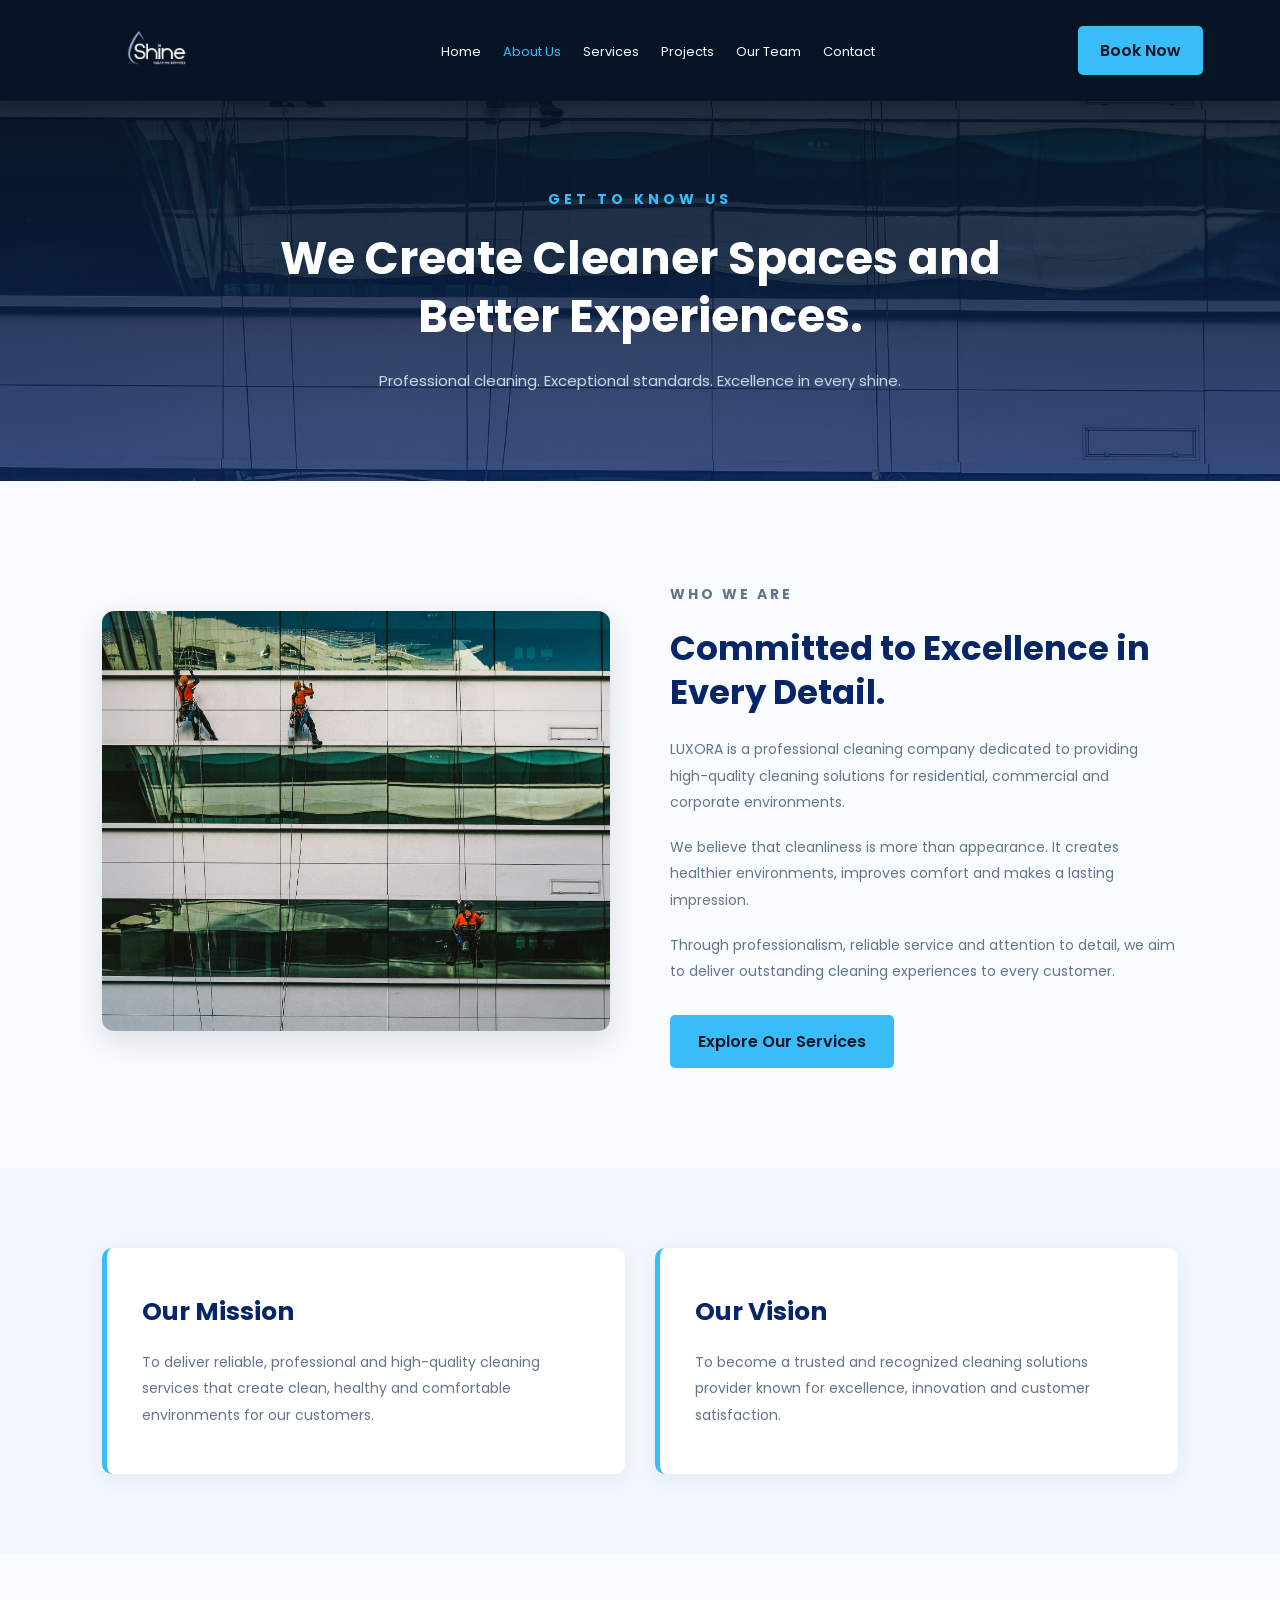
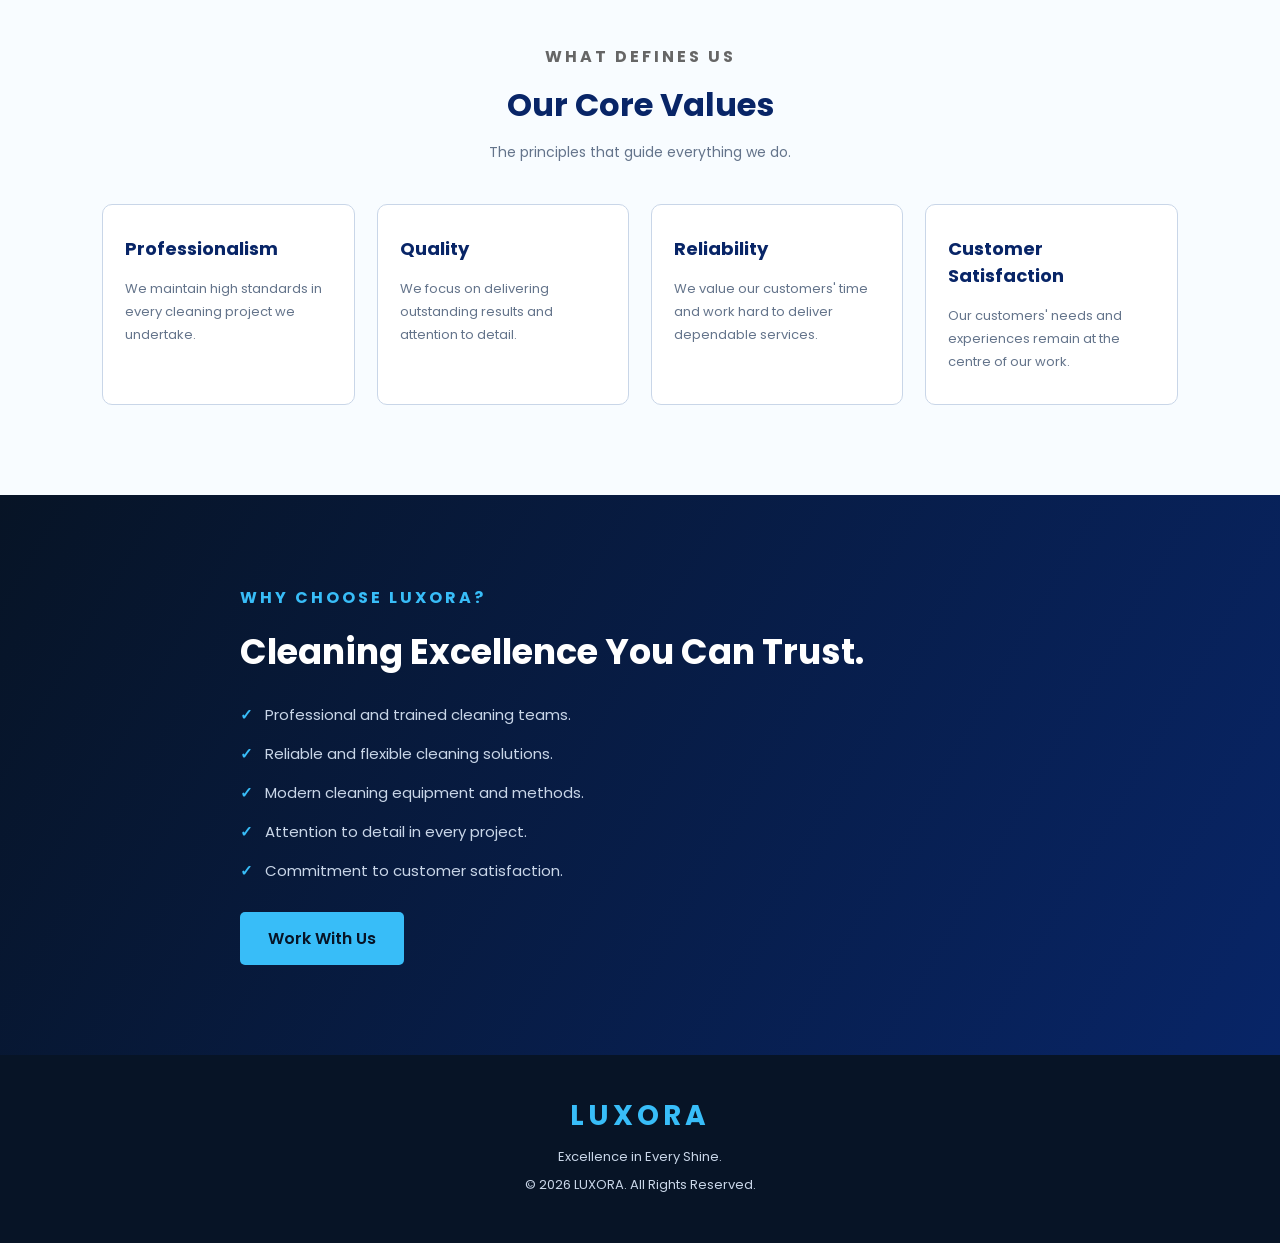
==== about.html @ b47632ca "SHINES organization website" ====
<!doctype html>
<html lang="en">
  <head>
    <meta charset="UTF-8" />
    <meta name="viewport" content="width=device-width, initial-scale=1.0" />

    <title>About Us | LUXORA</title>

    <!-- Google Font -->
    <link
      href="https://fonts.googleapis.com/css2?family=Poppins:wght@300;400;500;600;700;800&display=swap"
      rel="stylesheet"
    />

    <!-- Main CSS -->
    <link rel="stylesheet" href="css/style.css" />
  </head>

  <body>
    <!-- NAVIGATION BAR -->

    <nav class="navbar">
      <a href="index.html" class="logo">
        <img src="images/logo/luxoro-shine.png" alt="LUXORA Logo" />
      </a>

      <ul class="nav-links">
        <li><a href="index.html">Home</a></li>
        <li><a href="about.html" class="active">About Us</a></li>
        <li><a href="services.html">Services</a></li>
        <li><a href="projects.html">Projects</a></li>
        <li><a href="team.html">Our Team</a></li>
        <li><a href="contact.html">Contact</a></li>
      </ul>

      <a href="booking.html" class="book-btn">Book Now</a>
    </nav>

    <!-- ABOUT HERO SECTION -->

    <section class="about-hero">
      <div class="about-hero-content">
        <p>GET TO KNOW US</p>

        <h1>We Create Cleaner Spaces and Better Experiences.</h1>

        <span>
          Professional cleaning. Exceptional standards. Excellence in every
          shine.
        </span>
      </div>
    </section>

    <!-- WHO WE ARE -->

    <section class="who-we-are">
      <div class="about-image">
        <img src="images/window.jpg" alt="LUXORA Professional Cleaning" />
      </div>

      <div class="about-text">
        <p class="about-label">WHO WE ARE</p>

        <h2>Committed to Excellence in Every Detail.</h2>

        <p>
          LUXORA is a professional cleaning company dedicated to providing
          high-quality cleaning solutions for residential, commercial and
          corporate environments.
        </p>

        <p>
          We believe that cleanliness is more than appearance. It creates
          healthier environments, improves comfort and makes a lasting
          impression.
        </p>

        <p>
          Through professionalism, reliable service and attention to detail, we
          aim to deliver outstanding cleaning experiences to every customer.
        </p>

        <a href="services.html" class="primary-btn"> Explore Our Services </a>
      </div>
    </section>

    <!-- MISSION AND VISION -->

    <section class="mission-vision">
      <div class="mission-card">
        <h2>Our Mission</h2>

        <p>
          To deliver reliable, professional and high-quality cleaning services
          that create clean, healthy and comfortable environments for our
          customers.
        </p>
      </div>

      <div class="mission-card">
        <h2>Our Vision</h2>

        <p>
          To become a trusted and recognized cleaning solutions provider known
          for excellence, innovation and customer satisfaction.
        </p>
      </div>
    </section>

    <!-- OUR VALUES -->

    <section class="our-values">
      <div class="section-heading">
        <p>WHAT DEFINES US</p>

        <h2>Our Core Values</h2>

        <span> The principles that guide everything we do. </span>
      </div>

      <div class="values-container">
        <div class="value-card">
          <h3>Professionalism</h3>
          <p>
            We maintain high standards in every cleaning project we undertake.
          </p>
        </div>

        <div class="value-card">
          <h3>Quality</h3>
          <p>
            We focus on delivering outstanding results and attention to detail.
          </p>
        </div>

        <div class="value-card">
          <h3>Reliability</h3>
          <p>
            We value our customers' time and work hard to deliver dependable
            services.
          </p>
        </div>

        <div class="value-card">
          <h3>Customer Satisfaction</h3>
          <p>
            Our customers' needs and experiences remain at the centre of our
            work.
          </p>
        </div>
      </div>
    </section>

    <!-- WHY CHOOSE US -->

    <section class="why-choose-us">
      <div class="why-content">
        <p>WHY CHOOSE LUXORA?</p>

        <h2>Cleaning Excellence You Can Trust.</h2>

        <ul>
          <li>Professional and trained cleaning teams.</li>

          <li>Reliable and flexible cleaning solutions.</li>

          <li>Modern cleaning equipment and methods.</li>

          <li>Attention to detail in every project.</li>

          <li>Commitment to customer satisfaction.</li>
        </ul>

        <a href="booking.html" class="primary-btn"> Work With Us </a>
      </div>
    </section>

    <!-- FOOTER -->

    <footer class="luxora-footer">
      <h2>LUXORA</h2>

      <p>Excellence in Every Shine.</p>

      <p>&copy; 2026 LUXORA. All Rights Reserved.</p>
    </footer>

    <script src="js/script.js"></script>
  </body>
</html>
---- css/style.css ----
/* =====================================
   LUXORA - PREMIUM CLEANING SOLUTIONS
   MAIN STYLESHEET
===================================== */

/* COLOUR VARIABLES */

:root {
  --primary: #082567;
  --secondary: #38bdf8;
  --white: #f8fcff;
  --silver: #c9d6e8;
  --dark: #071426;
}

/* GENERAL SETTINGS */

* {
  margin: 0;
  padding: 0;
  box-sizing: border-box;
}

html {
  scroll-behavior: smooth;
}

body {
  font-family: "Poppins", sans-serif;
  background: var(--white);
  color: var(--dark);
}

/* =====================================
   NAVIGATION BAR
===================================== */

.navbar {
  display: flex;
  justify-content: space-between;
  align-items: center;

  padding: 18px 6%;

  background: var(--dark);

  position: sticky;
  top: 0;
  z-index: 1000;

  box-shadow: 0 4px 15px rgba(0, 0, 0, 0.2);
}

/* LOGO */

.logo h2 {
  color: var(--secondary);
  font-size: 28px;
  letter-spacing: 3px;
}

.logo span {
  color: var(--silver);
  font-size: 9px;
  letter-spacing: 1px;
}

/* NAVIGATION LINKS */

.nav-links {
  display: flex;
  list-style: none;
  gap: 22px;
}

.nav-links a {
  color: var(--white);
  text-decoration: none;
  font-size: 13px;
  transition: 0.3s;
}

.nav-links a:hover,
.nav-links a.active {
  color: var(--secondary);
}

/* BOOK BUTTON */

.book-btn {
  background: var(--secondary);
  color: var(--dark);

  padding: 12px 22px;

  border-radius: 5px;
  text-decoration: none;
  font-weight: 600;

  transition: 0.3s;
}

.book-btn:hover {
  background: var(--white);
  transform: translateY(-3px);
}

/* =====================================
   HOME HERO SECTION
===================================== */

.hero {
  min-height: 85vh;

  display: flex;
  align-items: center;

  padding: 80px 8%;

  background-image:
    linear-gradient(90deg, rgba(7, 20, 38, 0.88), rgba(8, 37, 103, 0.35)),
    url("../images/window.jpg");

  background-size: cover;
  background-position: center;
  background-repeat: no-repeat;
}

/* HERO CONTENT */

.hero-content {
  max-width: 650px;
  color: var(--white);
}

.hero-content .subtitle {
  color: var(--secondary);
  font-size: 14px;
  font-weight: 600;
  letter-spacing: 3px;
  margin-bottom: 20px;
}

.hero-content h1 {
  font-size: 55px;
  line-height: 1.2;
  margin-bottom: 25px;
}

.hero-content h1 span {
  color: var(--secondary);
}

.hero-content > p:not(.subtitle) {
  font-size: 15px;
  line-height: 1.9;
  color: var(--white);
  margin-bottom: 30px;
}

/* HERO BUTTONS */

.hero-buttons {
  display: flex;
  gap: 15px;
  flex-wrap: wrap;
}

.primary-btn {
  display: inline-block;

  background: var(--secondary);
  color: var(--dark);

  padding: 14px 28px;

  border-radius: 5px;
  text-decoration: none;
  font-weight: 600;

  transition: 0.3s;
}

.primary-btn:hover {
  background: var(--white);
  transform: translateY(-3px);
}

.secondary-btn {
  display: inline-block;

  border: 2px solid var(--white);
  color: var(--white);

  padding: 12px 28px;

  border-radius: 5px;
  text-decoration: none;

  transition: 0.3s;
}

.secondary-btn:hover {
  background: var(--white);
  color: var(--dark);
}

/* =====================================
   WELCOME SECTION
===================================== */

.welcome-section {
  padding: 90px 10%;
  background: var(--white);
}

.welcome-content {
  max-width: 800px;
  margin: auto;
  text-align: center;
}

.small-title {
  color: var(--secondary);
  font-weight: 700;
  letter-spacing: 3px;
  margin-bottom: 15px;
}

.welcome-content h2 {
  color: var(--primary);
  font-size: 35px;
  margin-bottom: 20px;
}

.welcome-content p {
  color: #64748b;
  line-height: 1.9;
  margin-bottom: 25px;
}

.text-link {
  color: var(--primary);
  text-decoration: none;
  font-weight: 700;
}

.text-link:hover {
  color: var(--secondary);
}

/* =====================================
   FEATURED SERVICES
===================================== */

.home-services {
  padding: 90px 8%;
  background: #f1f7fc;
}

/* SECTION HEADING */

.section-heading {
  text-align: center;
  margin-bottom: 50px;
}

.section-heading p {
  color: var(--secondary);
  font-weight: 700;
  letter-spacing: 3px;
  margin-bottom: 12px;
}

.section-heading h2 {
  color: var(--primary);
  font-size: 36px;
  margin-bottom: 15px;
}

.section-heading span {
  color: #64748b;
  font-size: 14px;
}

/* SERVICE CONTAINER */

.home-services-container {
  display: grid;
  grid-template-columns: repeat(3, 1fr);
  gap: 25px;
}

/* SERVICE CARD */

.home-service-card {
  background: var(--white);
  padding: 35px 25px;

  border-radius: 10px;
  border: 1px solid var(--silver);

  box-shadow: 0 5px 20px rgba(7, 20, 38, 0.05);

  transition: 0.3s;
}

.home-service-card:hover {
  transform: translateY(-8px);
  border-color: var(--secondary);
  box-shadow: 0 12px 25px rgba(7, 20, 38, 0.12);
}

.home-service-card h3 {
  color: var(--primary);
  font-size: 20px;
  margin-bottom: 15px;
}

.home-service-card p {
  color: #64748b;
  font-size: 14px;
  line-height: 1.8;
}

/* VIEW SERVICES BUTTON */

.services-button {
  text-align: center;
  margin-top: 45px;
}

/* =====================================
   CALL TO ACTION
===================================== */

.home-cta {
  background: linear-gradient(120deg, var(--dark), var(--primary));

  text-align: center;
  padding: 85px 20px;

  color: var(--white);
}

.home-cta h2 {
  font-size: 34px;
  margin-bottom: 15px;
}

.home-cta p {
  color: var(--silver);
  margin-bottom: 30px;
  line-height: 1.8;
}

/* =====================================
   FOOTER
===================================== */

.luxora-footer {
  background: var(--dark);
  text-align: center;
  padding: 40px 20px;
}

.luxora-footer h2 {
  color: var(--secondary);
  font-size: 28px;
  letter-spacing: 4px;
  margin-bottom: 10px;
}

.luxora-footer p {
  color: var(--silver);
  font-size: 13px;
  margin: 8px 0;
}

/* =====================================
   RESPONSIVE DESIGN
===================================== */

@media (max-width: 1000px) {
  .navbar {
    flex-wrap: wrap;
    gap: 15px;
  }

  .nav-links {
    flex-wrap: wrap;
    justify-content: center;
  }

  .home-services-container {
    grid-template-columns: repeat(2, 1fr);
  }

  .hero-content h1 {
    font-size: 45px;
  }
}

@media (max-width: 600px) {
  .navbar {
    flex-direction: column;
    padding: 20px;
  }

  .nav-links {
    justify-content: center;
    gap: 12px;
  }

  .nav-links a {
    font-size: 12px;
  }

  .hero {
    min-height: 75vh;
    padding: 60px 6%;
  }

  .hero-content h1 {
    font-size: 34px;
  }

  .home-services-container {
    grid-template-columns: 1fr;
  }

  .section-heading h2 {
    font-size: 27px;
  }

  .welcome-content h2 {
    font-size: 28px;
  }

  .home-cta h2 {
    font-size: 26px;
  }
}
/* =====================================
   ABOUT US PAGE
===================================== */

/* ABOUT HERO */

.about-hero {
  min-height: 380px;

  display: flex;
  align-items: center;
  justify-content: center;

  text-align: center;

  padding: 70px 10%;

  background:
    linear-gradient(rgba(7, 20, 38, 0.88), rgba(8, 37, 103, 0.75)),
    url("../images/window.jpg");

  background-size: cover;
  background-position: center;
}

.about-hero-content {
  max-width: 850px;
  color: white;
}

.about-hero-content > p {
  color: #38bdf8;
  font-size: 14px;
  font-weight: 700;
  letter-spacing: 4px;
  margin-bottom: 20px;
}

.about-hero-content h1 {
  font-size: 45px;
  line-height: 1.3;
  margin-bottom: 20px;
}

.about-hero-content span {
  color: #c9d6e8;
  font-size: 15px;
  line-height: 1.8;
}

/* WHO WE ARE */

.who-we-are {
  display: grid;
  grid-template-columns: 1fr 1fr;

  align-items: center;

  gap: 60px;

  padding: 100px 8%;

  background: #f8fcff;
}

.about-image img {
  width: 100%;
  height: 420px;

  object-fit: cover;

  border-radius: 12px;

  box-shadow: 0 10px 30px rgba(7, 20, 38, 0.12);
}

.about-text {
  max-width: 600px;
}

.about-label {
  color: #38bdf8;
  font-weight: 700;
  letter-spacing: 3px;
  margin-bottom: 15px;
}

.about-text h2 {
  color: #082567;
  font-size: 34px;
  line-height: 1.3;
  margin-bottom: 22px;
}

.about-text p {
  color: #64748b;
  font-size: 14px;
  line-height: 1.9;
  margin-bottom: 18px;
}

.about-text .primary-btn {
  margin-top: 12px;
}

/* MISSION AND VISION */

.mission-vision {
  display: grid;
  grid-template-columns: repeat(2, 1fr);

  gap: 30px;

  padding: 80px 8%;

  background: #f1f7fc;
}

.mission-card {
  background: white;

  padding: 45px 35px;

  border-radius: 10px;

  border-left: 5px solid #38bdf8;

  box-shadow: 0 5px 20px rgba(7, 20, 38, 0.06);

  transition: 0.3s;
}

.mission-card:hover {
  transform: translateY(-7px);
}

.mission-card h2 {
  color: #082567;
  font-size: 25px;
  margin-bottom: 18px;
}

.mission-card p {
  color: #64748b;
  font-size: 14px;
  line-height: 1.9;
}

/* OUR VALUES */

.our-values {
  padding: 90px 8%;
  background: #f8fcff;
}

.values-container {
  display: grid;
  grid-template-columns: repeat(4, 1fr);
  gap: 22px;
}

.value-card {
  background: white;

  padding: 30px 22px;

  border: 1px solid #c9d6e8;
  border-radius: 10px;

  transition: 0.3s;
}

.value-card:hover {
  transform: translateY(-8px);
  border-color: #38bdf8;

  box-shadow: 0 10px 25px rgba(7, 20, 38, 0.08);
}

.value-card h3 {
  color: #082567;
  font-size: 18px;
  margin-bottom: 15px;
}

.value-card p {
  color: #64748b;
  font-size: 13px;
  line-height: 1.8;
}

/* WHY CHOOSE US */

.why-choose-us {
  padding: 90px 10%;

  background: linear-gradient(120deg, #071426, #082567);

  color: white;
}

.why-content {
  max-width: 800px;
  margin: auto;
}

.why-content > p {
  color: #38bdf8;
  font-weight: 700;
  letter-spacing: 3px;
  margin-bottom: 15px;
}

.why-content h2 {
  font-size: 35px;
  margin-bottom: 25px;
}

.why-content ul {
  list-style: none;
  margin-bottom: 30px;
}

.why-content li {
  color: #c9d6e8;
  font-size: 15px;
  margin-bottom: 16px;
}

.why-content li::before {
  content: "✓";
  color: #38bdf8;
  font-weight: 700;
  margin-right: 12px;
}

/* ABOUT PAGE RESPONSIVENESS */

@media (max-width: 900px) {
  .who-we-are {
    grid-template-columns: 1fr;
    gap: 35px;
  }

  .values-container {
    grid-template-columns: repeat(2, 1fr);
  }

  .mission-vision {
    grid-template-columns: 1fr;
  }
}

@media (max-width: 600px) {
  .about-hero-content h1 {
    font-size: 32px;
  }

  .about-text h2 {
    font-size: 27px;
  }

  .about-image img {
    height: 280px;
  }

  .values-container {
    grid-template-columns: 1fr;
  }

  .why-content h2 {
    font-size: 27px;
  }
}
/* =========================
   SERVICES PAGE
========================= */

.services-hero {
  min-height: 380px;
  background:
    linear-gradient(rgba(7, 20, 38, 0.75), rgba(7, 20, 38, 0.75)),
    url("../images/window.jpg") center/cover no-repeat;
  display: flex;
  align-items: center;
  justify-content: center;
  text-align: center;
  color: white;
  padding: 40px 20px;
}

.services-hero-content h1 {
  font-size: 42px;
  margin-bottom: 15px;
}

.services-hero-content p {
  font-size: 17px;
  margin-bottom: 25px;
}

.services-btn {
  display: inline-block;
  background: #38bdf8;
  color: #071426;
  padding: 13px 28px;
  border-radius: 5px;
  text-decoration: none;
  font-weight: 600;
}

.services-btn:hover {
  background: white;
}

.services-intro {
  text-align: center;
  padding: 65px 10%;
}

.services-intro h2 {
  color: #082567;
  font-size: 30px;
  margin-bottom: 15px;
}

.services-intro p {
  max-width: 750px;
  margin: auto;
  line-height: 1.8;
  color: #555;
}

.all-services {
  padding: 50px 7%;
  background: #f8fcff;
}

.section-heading {
  text-align: center;
  margin-bottom: 40px;
}

.section-heading h2 {
  font-size: 32px;
  color: #082567;
  margin-bottom: 10px;
}

.section-heading p {
  color: #666;
}

.services-grid {
  display: grid;
  grid-template-columns: repeat(3, 1fr);
  gap: 25px;
}

.service-card {
  background: white;
  border-radius: 10px;
  overflow: hidden;
  box-shadow: 0 4px 15px rgba(0, 0, 0, 0.08);
  transition: 0.3s;
}

.service-card:hover {
  transform: translateY(-7px);
  box-shadow: 0 8px 22px rgba(0, 0, 0, 0.13);
}

.service-card img {
  width: 100%;
  height: 210px;
  object-fit: cover;
  display: block;
}

.service-info {
  padding: 22px;
}

.service-info h3 {
  color: #082567;
  font-size: 19px;
  margin-bottom: 10px;
}

.service-info p {
  color: #666;
  font-size: 14px;
  line-height: 1.7;
  min-height: 70px;
  margin-bottom: 15px;
}

.service-info a {
  color: #087db5;
  text-decoration: none;
  font-weight: 600;
}

.service-info a:hover {
  color: #082567;
}

.services-cta {
  text-align: center;
  background: #082567;
  color: white;
  padding: 65px 20px;
}

.services-cta h2 {
  font-size: 30px;
  margin-bottom: 12px;
}

.services-cta p {
  margin-bottom: 25px;
}

.services-cta a {
  display: inline-block;
  background: #38bdf8;
  color: #071426;
  text-decoration: none;
  padding: 13px 28px;
  border-radius: 5px;
  font-weight: 600;
}

.services-cta a:hover {
  background: white;
}

/* RESPONSIVE DESIGN */

@media (max-width: 900px) {
  .services-grid {
    grid-template-columns: repeat(2, 1fr);
  }
}

@media (max-width: 600px) {
  .services-grid {
    grid-template-columns: 1fr;
  }

  .services-hero-content h1 {
    font-size: 30px;
  }

  .services-intro {
    padding: 45px 7%;
  }

  .all-services {
    padding: 40px 6%;
  }
}
/* =====================================
   PAGE 4: PROJECTS PAGE
===================================== */

/* PROJECT HERO */
.projects-hero {
  min-height: 380px;
  background:
    linear-gradient(rgba(7, 20, 38, 0.75), rgba(7, 20, 38, 0.75)),
    url("../images/window.jpg") center/cover no-repeat;
  display: flex;
  justify-content: center;
  align-items: center;
  text-align: center;
  color: white;
  padding: 40px 20px;
}

.projects-hero h1 {
  font-size: 42px;
  margin-bottom: 15px;
}

.projects-hero p {
  font-size: 17px;
  margin-bottom: 25px;
}

.projects-hero a {
  display: inline-block;
  background: #38bdf8;
  color: #071426;
  padding: 13px 28px;
  border-radius: 5px;
  text-decoration: none;
  font-weight: 600;
}

.projects-hero a:hover {
  background: white;
}

/* PROJECT INTRODUCTION */
.projects-intro {
  text-align: center;
  padding: 65px 10%;
}

.projects-intro h2 {
  color: #082567;
  font-size: 30px;
  margin-bottom: 15px;
}

.projects-intro p {
  max-width: 750px;
  margin: auto;
  line-height: 1.8;
  color: #555;
}

/* PROJECT GALLERY */
.project-gallery {
  padding: 60px 7%;
  background: #f8fcff;
}

.projects-grid {
  display: grid;
  grid-template-columns: repeat(3, 1fr);
  gap: 30px;
  max-width: 1200px;
  margin: 0 auto;
}

.project-card {
  background: white;
  border-radius: 12px;
  overflow: hidden;
  box-shadow: 0 4px 15px rgba(0, 0, 0, 0.08);
  transition: 0.3s;
}

.project-card:hover {
  transform: translateY(-7px);
  box-shadow: 0 8px 22px rgba(0, 0, 0, 0.13);
}

/* PROJECT IMAGES */
.project-card img {
  width: 100%;
  height: 230px;
  object-fit: cover;
  object-position: center;
  display: block;
}

/* PROJECT INFORMATION */
.project-info {
  padding: 22px;
}

.project-info span {
  color: #087db5;
  font-size: 13px;
  font-weight: 600;
  text-transform: uppercase;
}

.project-info h3 {
  color: #082567;
  margin: 10px 0;
  font-size: 19px;
}

.project-info p {
  color: #666;
  font-size: 14px;
  line-height: 1.7;
}

/* PROJECT CALL TO ACTION */
.projects-cta {
  background: #082567;
  color: white;
  text-align: center;
  padding: 65px 20px;
}

.projects-cta h2 {
  font-size: 30px;
  margin-bottom: 12px;
}

.projects-cta p {
  margin-bottom: 25px;
}

.projects-cta a {
  display: inline-block;
  background: #38bdf8;
  color: #071426;
  padding: 13px 28px;
  border-radius: 5px;
  text-decoration: none;
  font-weight: 600;
}

.projects-cta a:hover {
  background: white;
}

/* =====================================
   PAGE 5: TEAM PAGE
===================================== */

/* TEAM HERO */
.team-hero {
  min-height: 380px;
  background:
    linear-gradient(rgba(7, 20, 38, 0.75), rgba(7, 20, 38, 0.75)),
    url("../images/office.jpg") center/cover no-repeat;
  display: flex;
  justify-content: center;
  align-items: center;
  text-align: center;
  color: white;
  padding: 40px 20px;
}

.team-hero h1 {
  font-size: 42px;
  margin-bottom: 15px;
}

.team-hero p {
  font-size: 17px;
  margin-bottom: 25px;
}

.team-hero a {
  display: inline-block;
  background: #38bdf8;
  color: #071426;
  padding: 13px 28px;
  border-radius: 5px;
  text-decoration: none;
  font-weight: 600;
}

.team-hero a:hover {
  background: white;
}

/* TEAM INTRODUCTION */
.team-intro {
  text-align: center;
  padding: 65px 10%;
}

.team-intro h2 {
  color: #082567;
  font-size: 30px;
  margin-bottom: 15px;
}

.team-intro p {
  max-width: 750px;
  margin: auto;
  line-height: 1.8;
  color: #555;
}

/* TEAM MEMBERS SECTION */
.team-section {
  padding: 60px 7%;
  background: #f8fcff;
}

.team-grid {
  display: grid;
  grid-template-columns: repeat(3, 1fr);
  gap: 30px;
  max-width: 1200px;
  margin: 0 auto;
}

.team-card {
  width: 100%;
  background: white;
  border-radius: 12px;
  overflow: hidden;
  text-align: center;
  box-shadow: 0 4px 15px rgba(0, 0, 0, 0.08);
  transition: 0.3s;
}

.team-card:hover {
  transform: translateY(-7px);
  box-shadow: 0 8px 22px rgba(0, 0, 0, 0.13);
}

/* TEAM IMAGES */
.team-card img {
  width: 100%;
  height: 280px;
  object-fit: cover;
  object-position: center;
  display: block;
}

/* TEAM INFORMATION */
.team-info {
  padding: 22px;
}

.team-info h3 {
  color: #082567;
  font-size: 19px;
  margin-bottom: 7px;
}

.team-info span {
  color: #087db5;
  font-size: 14px;
  font-weight: 600;
}

.team-info p {
  color: #666;
  font-size: 14px;
  line-height: 1.7;
  margin-top: 12px;
}

/* TEAM VALUES */
.team-values {
  text-align: center;
  padding: 65px 7%;
}

.team-values h2 {
  color: #082567;
  font-size: 30px;
  margin-bottom: 35px;
}

.team-values-grid {
  display: grid;
  grid-template-columns: repeat(3, 1fr);
  gap: 25px;
}

.team-values-grid div {
  padding: 30px 20px;
  background: #f8fcff;
  border-radius: 10px;
  transition: 0.3s;
}

.team-values-grid div:hover {
  transform: translateY(-5px);
  box-shadow: 0 5px 15px rgba(0, 0, 0, 0.08);
}

.team-values-grid h3 {
  color: #082567;
  margin-bottom: 12px;
}

.team-values-grid p {
  color: #666;
  line-height: 1.7;
}

/* TEAM CALL TO ACTION */
.team-cta {
  background: #082567;
  color: white;
  text-align: center;
  padding: 65px 20px;
}

.team-cta h2 {
  font-size: 30px;
  margin-bottom: 12px;
}

.team-cta p {
  margin-bottom: 25px;
}

.team-cta a {
  display: inline-block;
  background: #38bdf8;
  color: #071426;
  padding: 13px 28px;
  border-radius: 5px;
  text-decoration: none;
  font-weight: 600;
}

.team-cta a:hover {
  background: white;
}

/* =====================================
   RESPONSIVE DESIGN
===================================== */

/* TABLETS */
@media (max-width: 900px) {
  .projects-grid,
  .team-grid {
    grid-template-columns: repeat(2, 1fr);
  }

  .team-values-grid {
    grid-template-columns: 1fr;
  }
}

/* MOBILE PHONES */
@media (max-width: 600px) {
  .projects-grid,
  .team-grid {
    grid-template-columns: 1fr;
  }

  .projects-hero h1,
  .team-hero h1 {
    font-size: 30px;
  }

  .projects-intro,
  .team-intro {
    padding: 45px 7%;
  }

  .project-gallery,
  .team-section {
    padding: 40px 6%;
  }

  .team-values {
    padding: 45px 6%;
  }

  .projects-cta h2,
  .team-cta h2 {
    font-size: 25px;
  }
}

/* LUXORA LOGO */

.logo {
  display: flex;
  align-items: center;
  text-decoration: none;
}

.logo img {
  width: 160px;
  height: 65px;
  object-fit: contain;
  display: block;
}
/* ==============================
   CONTACT PAGE
============================== */

.contact-hero {
  min-height: 300px;
  background:
    linear-gradient(rgba(7, 20, 38, 0.75), rgba(7, 20, 38, 0.75)),
    url("../images/window.jpg") center/cover no-repeat;
  display: flex;
  flex-direction: column;
  justify-content: center;
  align-items: center;
  text-align: center;
  color: white;
  padding: 40px 20px;
}

.contact-hero h1 {
  font-size: 45px;
  margin-bottom: 10px;
}

.contact-hero p {
  font-size: 17px;
}

/* CONTACT SECTION */

.contact-section {
  display: grid;
  grid-template-columns: 1fr 1fr;
  gap: 50px;
  padding: 80px 8%;
  background: #f8fcff;
}

.contact-info h2,
.contact-form h2 {
  color: #082567;
  font-size: 28px;
  margin-bottom: 20px;
}

.contact-info > p {
  color: #555;
  line-height: 1.8;
  margin-bottom: 30px;
}

.contact-item {
  margin-bottom: 25px;
  padding: 18px;
  background: white;
  border-left: 4px solid #38bdf8;
  border-radius: 8px;
  box-shadow: 0 4px 15px rgba(0, 0, 0, 0.05);
}

.contact-item h3 {
  color: #082567;
  margin-bottom: 7px;
}

.contact-item p {
  color: #555;
}

/* CONTACT FORM */

.contact-form {
  background: white;
  padding: 35px;
  border-radius: 12px;
  box-shadow: 0 5px 25px rgba(0, 0, 0, 0.08);
}

.contact-form form {
  display: flex;
  flex-direction: column;
  gap: 18px;
}

.contact-form input,
.contact-form textarea {
  width: 100%;
  padding: 15px;
  border: 1px solid #c9d6e8;
  border-radius: 6px;
  font-family: "Poppins", sans-serif;
  font-size: 14px;
  outline: none;
}

.contact-form input:focus,
.contact-form textarea:focus {
  border-color: #38bdf8;
}

.contact-form textarea {
  resize: vertical;
}

.contact-form button {
  background: #082567;
  color: white;
  padding: 15px;
  border: none;
  border-radius: 6px;
  font-size: 15px;
  font-weight: 600;
  cursor: pointer;
  transition: 0.3s;
}

.contact-form button:hover {
  background: #38bdf8;
  color: #071426;
}

/* RESPONSIVE DESIGN */

@media (max-width: 900px) {
  .contact-section {
    grid-template-columns: 1fr;
    padding: 60px 5%;
  }

  .contact-hero h1 {
    font-size: 35px;
  }
}

@media (max-width: 600px) {
  .contact-form {
    padding: 22px;
  }

  .contact-info h2,
  .contact-form h2 {
    font-size: 23px;
  }
}
/* =================================
   BOOKING PAGE
================================= */

/* BOOKING HERO */

.booking-hero {
  min-height: 300px;
  background:
    linear-gradient(rgba(7, 20, 38, 0.75), rgba(7, 20, 38, 0.75)),
    url("../images/window.jpg") center/cover no-repeat;
  display: flex;
  flex-direction: column;
  justify-content: center;
  align-items: center;
  text-align: center;
  color: white;
  padding: 40px 20px;
}

.booking-hero h1 {
  font-size: 42px;
  margin-bottom: 12px;
}

.booking-hero p {
  font-size: 17px;
}

/* BOOKING SECTION */

.booking-section {
  display: grid;
  grid-template-columns: 0.8fr 1.2fr;
  gap: 50px;
  padding: 80px 8%;
  background: #f8fcff;
  align-items: start;
}

/* BOOKING INTRODUCTION */

.booking-intro h2 {
  font-size: 30px;
  color: #082567;
  margin-bottom: 20px;
}

.booking-intro > p {
  color: #555;
  line-height: 1.8;
  margin-bottom: 35px;
}

.booking-benefits div {
  background: white;
  padding: 20px;
  margin-bottom: 18px;
  border-left: 4px solid #38bdf8;
  border-radius: 8px;
  box-shadow: 0 4px 15px rgba(0, 0, 0, 0.05);
}

.booking-benefits h3 {
  color: #082567;
  margin-bottom: 8px;
}

.booking-benefits p {
  color: #666;
  font-size: 14px;
}

/* BOOKING FORM */

.booking-form {
  background: white;
  padding: 35px;
  border-radius: 12px;
  box-shadow: 0 5px 25px rgba(0, 0, 0, 0.08);
}

.booking-form h2 {
  color: #243354;
  font-size: 27px;
  margin-bottom: 25px;
}

.booking-form form {
  display: flex;
  flex-direction: column;
  gap: 12px;
}

.booking-form label {
  color: #071426;
  font-size: 14px;
  font-weight: 600;
  margin-top: 8px;
}

.booking-form input,
.booking-form select,
.booking-form textarea {
  width: 100%;
  padding: 14px;
  border: 1px solid #c9d6e8;
  border-radius: 6px;
  font-family: "Poppins", sans-serif;
  font-size: 14px;
  outline: none;
  background: white;
}

.booking-form input:focus,
.booking-form select:focus,
.booking-form textarea:focus {
  border-color: #38bdf8;
}

.booking-form textarea {
  resize: vertical;
}

/* BOOKING BUTTON */

.booking-form button {
  background: #281107;
  color: white;
  padding: 16px;
  border: none;
  border-radius: 6px;
  font-family: "Poppins", sans-serif;
  font-size: 15px;
  font-weight: 600;
  cursor: pointer;
  margin-top: 15px;
  transition: 0.3s;
}

.booking-form button:hover {
  background: #adbf0f;
  color: #de830c;
}

/* RESPONSIVE DESIGN */

@media (max-width: 900px) {
  .booking-section {
    grid-template-columns: 1fr;
    padding: 60px 5%;
  }

  .booking-hero h1 {
    font-size: 34px;
  }
}

@media (max-width: 600px) {
  .booking-form {
    padding: 22px;
  }

  .booking-intro h2,
  .booking-form h2 {
    font-size: 23px;
  }
}
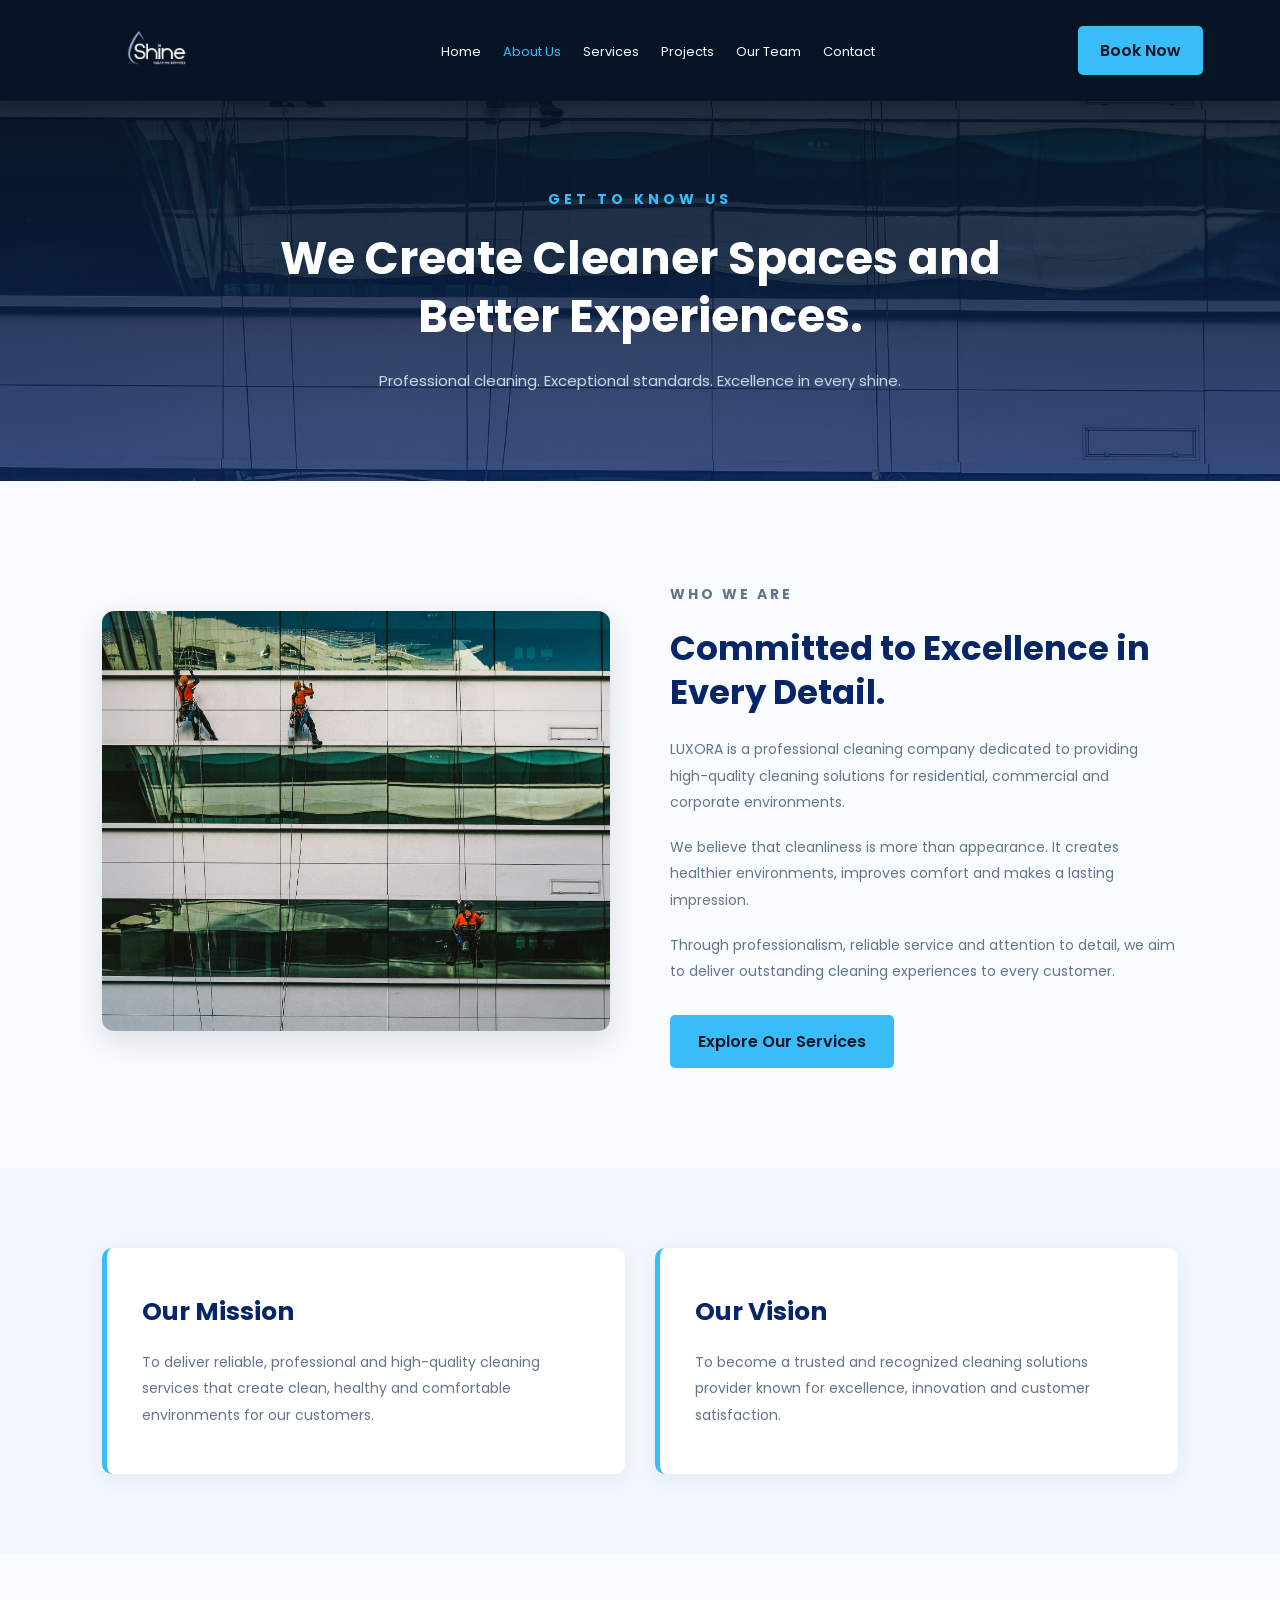
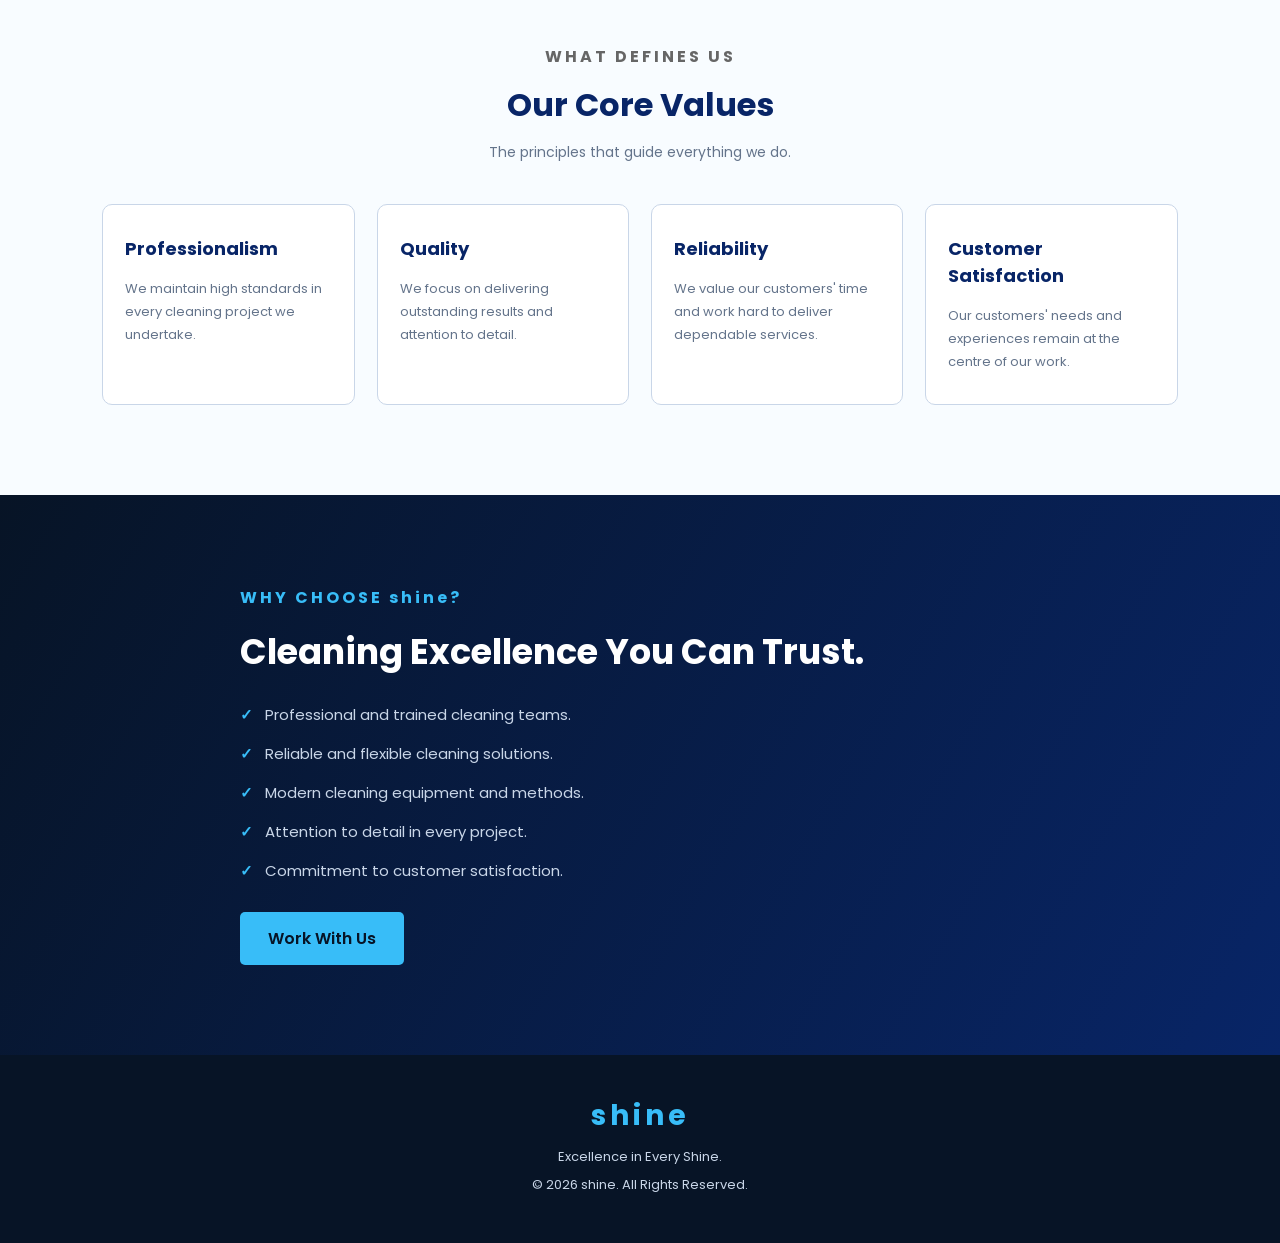
==== commit ac91dba9: "Update SHINES website" ====
--- a/about.html
+++ b/about.html
@@ -4,24 +4,20 @@
     <meta charset="UTF-8" />
     <meta name="viewport" content="width=device-width, initial-scale=1.0" />
 
-    <title>About Us | LUXORA</title>
+    <title>About Us | shine</title>
 
-    <!-- Google Font -->
     <link
       href="https://fonts.googleapis.com/css2?family=Poppins:wght@300;400;500;600;700;800&display=swap"
       rel="stylesheet"
     />
 
-    <!-- Main CSS -->
     <link rel="stylesheet" href="css/style.css" />
   </head>
 
   <body>
-    <!-- NAVIGATION BAR -->
-
     <nav class="navbar">
       <a href="index.html" class="logo">
-        <img src="images/logo/luxoro-shine.png" alt="LUXORA Logo" />
+        <img src="images/logo/shine.png" alt="SHINES Logo" />
       </a>
 
       <ul class="nav-links">
@@ -36,8 +32,6 @@
       <a href="booking.html" class="book-btn">Book Now</a>
     </nav>
 
-    <!-- ABOUT HERO SECTION -->
-
     <section class="about-hero">
       <div class="about-hero-content">
         <p>GET TO KNOW US</p>
@@ -51,11 +45,9 @@
       </div>
     </section>
 
-    <!-- WHO WE ARE -->
-
     <section class="who-we-are">
       <div class="about-image">
-        <img src="images/window.jpg" alt="LUXORA Professional Cleaning" />
+        <img src="images/window.jpg" alt="shine Professional Cleaning" />
       </div>
 
       <div class="about-text">
@@ -84,8 +76,6 @@
       </div>
     </section>
 
-    <!-- MISSION AND VISION -->
-
     <section class="mission-vision">
       <div class="mission-card">
         <h2>Our Mission</h2>
@@ -106,8 +96,6 @@
         </p>
       </div>
     </section>
-
-    <!-- OUR VALUES -->
 
     <section class="our-values">
       <div class="section-heading">
@@ -151,11 +139,9 @@
       </div>
     </section>
 
-    <!-- WHY CHOOSE US -->
-
     <section class="why-choose-us">
       <div class="why-content">
-        <p>WHY CHOOSE LUXORA?</p>
+        <p>WHY CHOOSE shine?</p>
 
         <h2>Cleaning Excellence You Can Trust.</h2>
 
@@ -175,14 +161,12 @@
       </div>
     </section>
 
-    <!-- FOOTER -->
-
     <footer class="luxora-footer">
-      <h2>LUXORA</h2>
+      <h2>shine</h2>
 
       <p>Excellence in Every Shine.</p>
 
-      <p>&copy; 2026 LUXORA. All Rights Reserved.</p>
+      <p>&copy; 2026 shine. All Rights Reserved.</p>
     </footer>
 
     <script src="js/script.js"></script>
--- a/css/style.css
+++ b/css/style.css
@@ -1,10 +1,3 @@
-/* =====================================
-   LUXORA - PREMIUM CLEANING SOLUTIONS
-   MAIN STYLESHEET
-===================================== */
-
-/* COLOUR VARIABLES */
-
 :root {
   --primary: #082567;
   --secondary: #38bdf8;
@@ -13,8 +6,6 @@
   --dark: #071426;
 }
 
-/* GENERAL SETTINGS */
-
 * {
   margin: 0;
   padding: 0;
@@ -31,10 +22,6 @@
   color: var(--dark);
 }
 
-/* =====================================
-   NAVIGATION BAR
-===================================== */
-
 .navbar {
   display: flex;
   justify-content: space-between;
@@ -51,8 +38,6 @@
   box-shadow: 0 4px 15px rgba(0, 0, 0, 0.2);
 }
 
-/* LOGO */
-
 .logo h2 {
   color: var(--secondary);
   font-size: 28px;
@@ -64,8 +49,6 @@
   font-size: 9px;
   letter-spacing: 1px;
 }
-
-/* NAVIGATION LINKS */
 
 .nav-links {
   display: flex;
@@ -85,8 +68,6 @@
   color: var(--secondary);
 }
 
-/* BOOK BUTTON */
-
 .book-btn {
   background: var(--secondary);
   color: var(--dark);
@@ -105,10 +86,6 @@
   transform: translateY(-3px);
 }
 
-/* =====================================
-   HOME HERO SECTION
-===================================== */
-
 .hero {
   min-height: 85vh;
 
@@ -125,8 +102,6 @@
   background-position: center;
   background-repeat: no-repeat;
 }
-
-/* HERO CONTENT */
 
 .hero-content {
   max-width: 650px;
@@ -158,8 +133,6 @@
   margin-bottom: 30px;
 }
 
-/* HERO BUTTONS */
-
 .hero-buttons {
   display: flex;
   gap: 15px;
@@ -204,10 +177,6 @@
   background: var(--white);
   color: var(--dark);
 }
-
-/* =====================================
-   WELCOME SECTION
-===================================== */
 
 .welcome-section {
   padding: 90px 10%;
@@ -249,16 +218,10 @@
   color: var(--secondary);
 }
 
-/* =====================================
-   FEATURED SERVICES
-===================================== */
-
 .home-services {
   padding: 90px 8%;
   background: #f1f7fc;
 }
-
-/* SECTION HEADING */
 
 .section-heading {
   text-align: center;
@@ -283,16 +246,12 @@
   font-size: 14px;
 }
 
-/* SERVICE CONTAINER */
-
 .home-services-container {
   display: grid;
   grid-template-columns: repeat(3, 1fr);
   gap: 25px;
 }
 
-/* SERVICE CARD */
-
 .home-service-card {
   background: var(--white);
   padding: 35px 25px;
@@ -323,16 +282,10 @@
   line-height: 1.8;
 }
 
-/* VIEW SERVICES BUTTON */
-
 .services-button {
   text-align: center;
   margin-top: 45px;
 }
-
-/* =====================================
-   CALL TO ACTION
-===================================== */
 
 .home-cta {
   background: linear-gradient(120deg, var(--dark), var(--primary));
@@ -353,10 +306,6 @@
   margin-bottom: 30px;
   line-height: 1.8;
 }
-
-/* =====================================
-   FOOTER
-===================================== */
 
 .luxora-footer {
   background: var(--dark);
@@ -377,10 +326,6 @@
   margin: 8px 0;
 }
 
-/* =====================================
-   RESPONSIVE DESIGN
-===================================== */
-
 @media (max-width: 1000px) {
   .navbar {
     flex-wrap: wrap;
@@ -441,11 +386,6 @@
     font-size: 26px;
   }
 }
-/* =====================================
-   ABOUT US PAGE
-===================================== */
-
-/* ABOUT HERO */
 
 .about-hero {
   min-height: 380px;
@@ -491,8 +431,6 @@
   line-height: 1.8;
 }
 
-/* WHO WE ARE */
-
 .who-we-are {
   display: grid;
   grid-template-columns: 1fr 1fr;
@@ -546,8 +484,6 @@
   margin-top: 12px;
 }
 
-/* MISSION AND VISION */
-
 .mission-vision {
   display: grid;
   grid-template-columns: repeat(2, 1fr);
@@ -589,8 +525,6 @@
   line-height: 1.9;
 }
 
-/* OUR VALUES */
-
 .our-values {
   padding: 90px 8%;
   background: #f8fcff;
@@ -631,8 +565,6 @@
   font-size: 13px;
   line-height: 1.8;
 }
-
-/* WHY CHOOSE US */
 
 .why-choose-us {
   padding: 90px 10%;
@@ -677,8 +609,6 @@
   margin-right: 12px;
 }
 
-/* ABOUT PAGE RESPONSIVENESS */
-
 @media (max-width: 900px) {
   .who-we-are {
     grid-template-columns: 1fr;
@@ -715,9 +645,6 @@
     font-size: 27px;
   }
 }
-/* =========================
-   SERVICES PAGE
-========================= */
 
 .services-hero {
   min-height: 380px;
@@ -878,8 +805,6 @@
   background: white;
 }
 
-/* RESPONSIVE DESIGN */
-
 @media (max-width: 900px) {
   .services-grid {
     grid-template-columns: repeat(2, 1fr);
@@ -903,11 +828,7 @@
     padding: 40px 6%;
   }
 }
-/* =====================================
-   PAGE 4: PROJECTS PAGE
-===================================== */
-
-/* PROJECT HERO */
+
 .projects-hero {
   min-height: 380px;
   background:
@@ -945,7 +866,6 @@
   background: white;
 }
 
-/* PROJECT INTRODUCTION */
 .projects-intro {
   text-align: center;
   padding: 65px 10%;
@@ -964,7 +884,6 @@
   color: #555;
 }
 
-/* PROJECT GALLERY */
 .project-gallery {
   padding: 60px 7%;
   background: #f8fcff;
@@ -991,7 +910,6 @@
   box-shadow: 0 8px 22px rgba(0, 0, 0, 0.13);
 }
 
-/* PROJECT IMAGES */
 .project-card img {
   width: 100%;
   height: 230px;
@@ -1000,7 +918,6 @@
   display: block;
 }
 
-/* PROJECT INFORMATION */
 .project-info {
   padding: 22px;
 }
@@ -1024,7 +941,6 @@
   line-height: 1.7;
 }
 
-/* PROJECT CALL TO ACTION */
 .projects-cta {
   background: #082567;
   color: white;
@@ -1055,11 +971,6 @@
   background: white;
 }
 
-/* =====================================
-   PAGE 5: TEAM PAGE
-===================================== */
-
-/* TEAM HERO */
 .team-hero {
   min-height: 380px;
   background:
@@ -1097,7 +1008,6 @@
   background: white;
 }
 
-/* TEAM INTRODUCTION */
 .team-intro {
   text-align: center;
   padding: 65px 10%;
@@ -1116,7 +1026,6 @@
   color: #555;
 }
 
-/* TEAM MEMBERS SECTION */
 .team-section {
   padding: 60px 7%;
   background: #f8fcff;
@@ -1145,7 +1054,6 @@
   box-shadow: 0 8px 22px rgba(0, 0, 0, 0.13);
 }
 
-/* TEAM IMAGES */
 .team-card img {
   width: 100%;
   height: 280px;
@@ -1154,7 +1062,6 @@
   display: block;
 }
 
-/* TEAM INFORMATION */
 .team-info {
   padding: 22px;
 }
@@ -1178,7 +1085,6 @@
   margin-top: 12px;
 }
 
-/* TEAM VALUES */
 .team-values {
   text-align: center;
   padding: 65px 7%;
@@ -1218,7 +1124,6 @@
   line-height: 1.7;
 }
 
-/* TEAM CALL TO ACTION */
 .team-cta {
   background: #082567;
   color: white;
@@ -1249,11 +1154,6 @@
   background: white;
 }
 
-/* =====================================
-   RESPONSIVE DESIGN
-===================================== */
-
-/* TABLETS */
 @media (max-width: 900px) {
   .projects-grid,
   .team-grid {
@@ -1265,7 +1165,6 @@
   }
 }
 
-/* MOBILE PHONES */
 @media (max-width: 600px) {
   .projects-grid,
   .team-grid {
@@ -1296,8 +1195,6 @@
     font-size: 25px;
   }
 }
-
-/* LUXORA LOGO */
 
 .logo {
   display: flex;
@@ -1311,9 +1208,6 @@
   object-fit: contain;
   display: block;
 }
-/* ==============================
-   CONTACT PAGE
-============================== */
 
 .contact-hero {
   min-height: 300px;
@@ -1338,8 +1232,6 @@
   font-size: 17px;
 }
 
-/* CONTACT SECTION */
-
 .contact-section {
   display: grid;
   grid-template-columns: 1fr 1fr;
@@ -1378,8 +1270,6 @@
 .contact-item p {
   color: #555;
 }
-
-/* CONTACT FORM */
 
 .contact-form {
   background: white;
@@ -1431,8 +1321,6 @@
   color: #071426;
 }
 
-/* RESPONSIVE DESIGN */
-
 @media (max-width: 900px) {
   .contact-section {
     grid-template-columns: 1fr;
@@ -1454,11 +1342,6 @@
     font-size: 23px;
   }
 }
-/* =================================
-   BOOKING PAGE
-================================= */
-
-/* BOOKING HERO */
 
 .booking-hero {
   min-height: 300px;
@@ -1483,8 +1366,6 @@
   font-size: 17px;
 }
 
-/* BOOKING SECTION */
-
 .booking-section {
   display: grid;
   grid-template-columns: 0.8fr 1.2fr;
@@ -1494,8 +1375,6 @@
   align-items: start;
 }
 
-/* BOOKING INTRODUCTION */
-
 .booking-intro h2 {
   font-size: 30px;
   color: #082567;
@@ -1526,8 +1405,6 @@
   color: #666;
   font-size: 14px;
 }
-
-/* BOOKING FORM */
 
 .booking-form {
   background: white;
@@ -1577,8 +1454,6 @@
 .booking-form textarea {
   resize: vertical;
 }
-
-/* BOOKING BUTTON */
 
 .booking-form button {
   background: #281107;
@@ -1599,8 +1474,6 @@
   color: #de830c;
 }
 
-/* RESPONSIVE DESIGN */
-
 @media (max-width: 900px) {
   .booking-section {
     grid-template-columns: 1fr;
